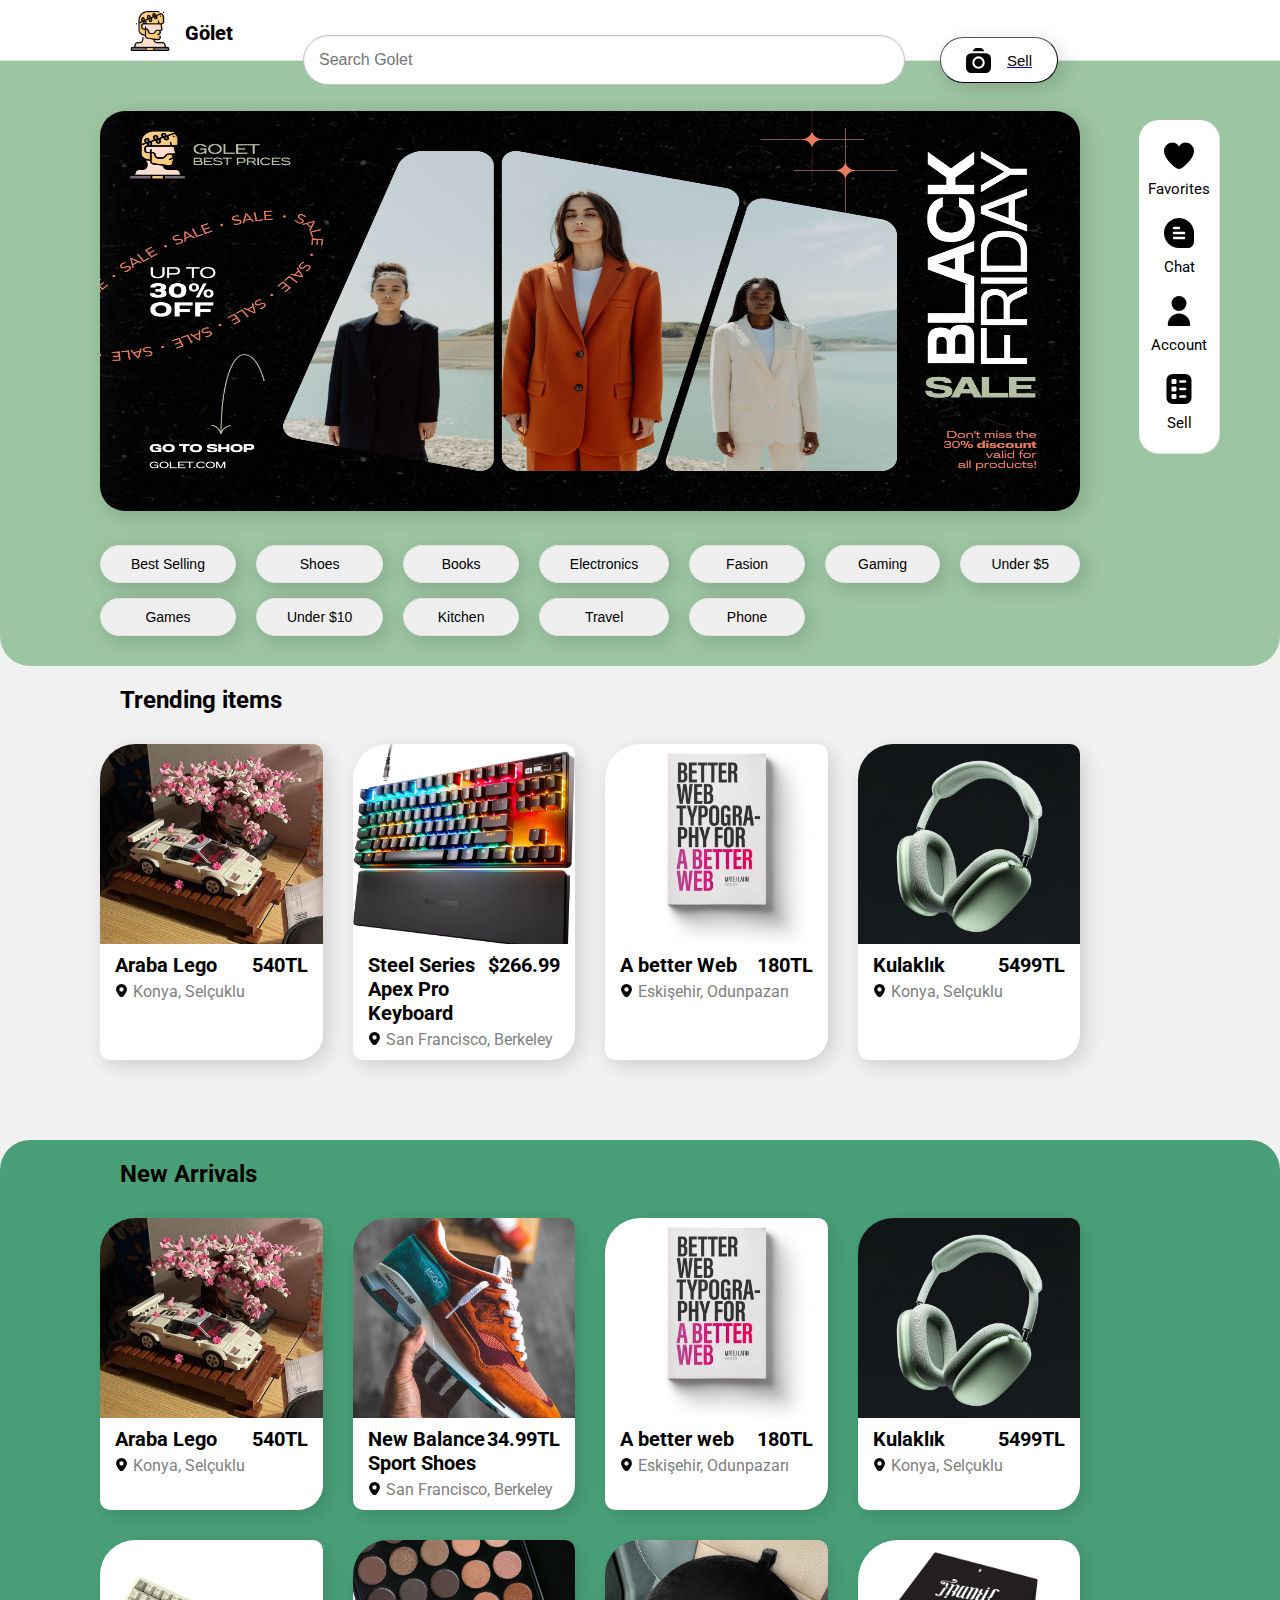
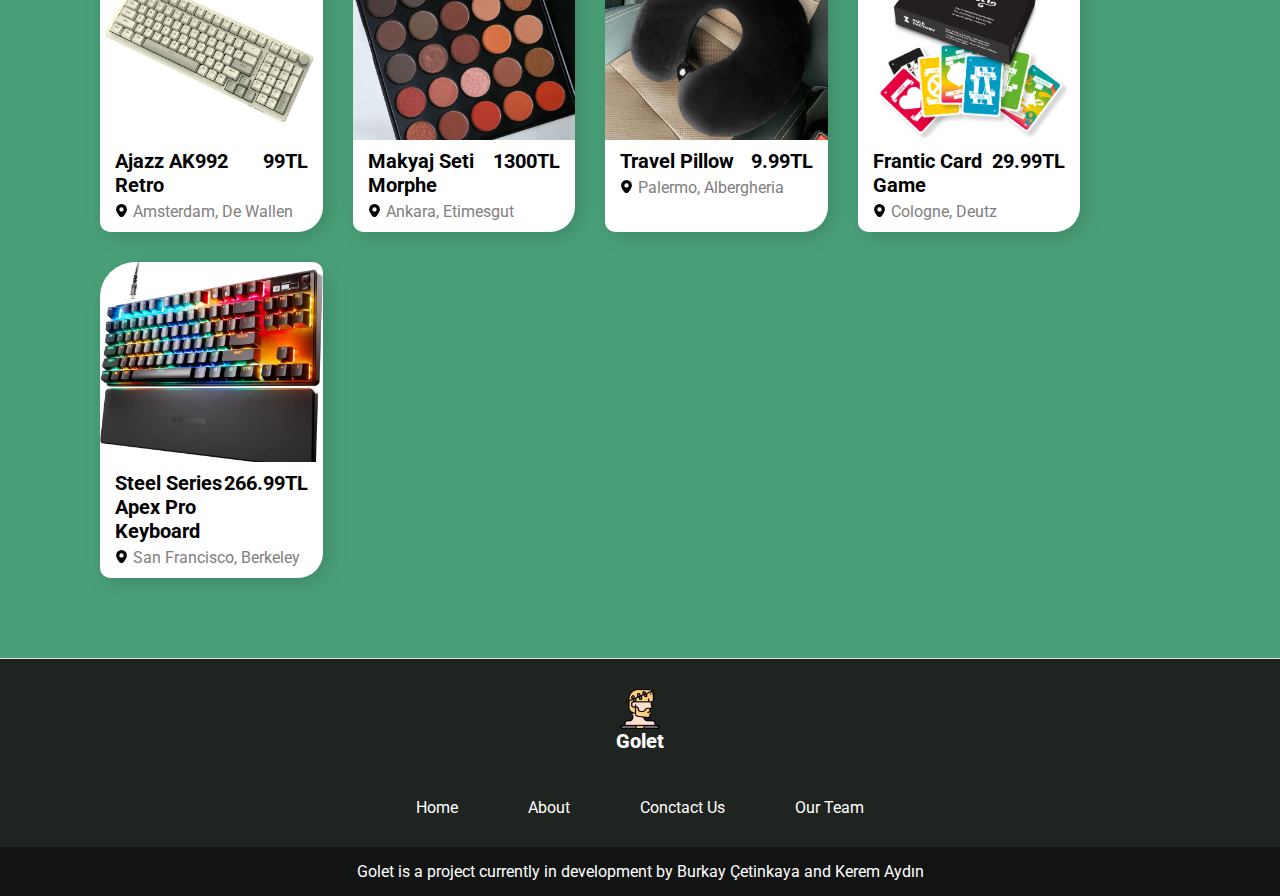
==== index.html @ e18f1973 "Add files via upload" ====
<!DOCTYPE html>
<html>
  <head>
    <title>Golet-Proje</title>
    <link rel="icon" href="visuals/icons/sculpture.png" type="image/x-icon"/>
    <link rel="stylesheet" href="styles/general.css">
    <link rel="stylesheet" href="styles/listings.css">
    <link rel="stylesheet" href="styles/header.css">
    <link rel="stylesheet" href="styles/sidebar.css">
    <link rel="stylesheet" href="styles/footer.css">

    <link rel="preconnect" href="https://fonts.googleapis.com">
    <link rel="preconnect" href="https://fonts.gstatic.com" crossorigin>
    <link href="https://fonts.googleapis.com/css2?family=Roboto:ital,wght@0,100;0,300;0,400;0,500;0,700;0,900;1,100;1,300;1,400;1,500;1,700;1,900&display=swap" rel="stylesheet">
  </head>
  <body>
    <header class="header">
      <div class="left-section">
        <div>
          <img class="golet-logo" src="visuals/icons/sculpture.png">
        </div>
        <a href="index.html" class="golet-text">Gölet</a>
      </div>
      <div class="middle-section">
        <input class="search-bar" type="text" placeholder="Search Golet">
      </div>
      <div class="right-section">
        <a href="deneme.html">
          <button class="sell-button">
            <img class="sell-icon" src="visuals/icons/camera.svg">
            <div class="sell-button-text">Sell</div>
          </button>
        </a>
      </div>
    </header>

    <nav class="sidebar">
      <div class="side-buttons">
        <img class="icon" src="visuals/icons/heart.svg">
        <div>Favorites</div>
      </div>

      <div class="side-buttons">
        <img class="icon" src="visuals/icons/comment-black.svg">
        <div>Chat</div>
      </div>

      <div class="side-buttons">
        <img class="icon" src="visuals/icons/user.svg">
        <div>Account</div>
      </div>

      <div class="side-buttons">
        <img class="icon" src="visuals/icons/ballot.svg">
        <div>Sell</div>
      </div>

    </nav>

    <main>
      <div class="main-campaign">
        <img class="main-campaign-image" src="visuals/backgrounds/campaign4.jpg">
      </div>
      <div class="categories">
        <button class="category-button">Best Selling</button>
        <button class="category-button">Shoes</button>
        <button class="category-button">Books</button>
        <button class="category-button">Electronics</button>
        <button class="category-button">Fasion</button>
        <button class="category-button">Gaming</button>
        <button class="category-button">Under $5</button>
        <button class="category-button">Games</button>
        <button class="category-button">Under $10</button>
        <button class="category-button">Kitchen</button>
        <button class="category-button">Travel</button>
        <button class="category-button">Phone</button>
      </div>
      <div class="listing-section1">
      <p class="listing-grid-title">Trending items</p>
      <div class="listing-grid">
        <div class="listing">
          <div>
            <img class="product-picture" src="visuals/product-pictures/product-picture1.jpg">
          </div>
          <div class="listing-text">
            <div class="listing-title-price">
              <div>
                <p class="listing-title">Araba Lego</p>
              </div>
              <div>
                <p class="listing-price">540TL</p>
              </div>
            </div>
            <div class="listing-location-container">
              <div>
                <img class="marker-icon" src="visuals/icons/marker.svg">
              </div>
              <div>
                <p class="listing-location">Konya, Selçuklu</p>
              </div>
            </div>
          </div>
        </div>

          <a href="deneme.html" class="listing">
            <div>
              <img class="product-picture" src="visuals/product-pictures/product-picture9.jpg">
            </div>
            <div class="listing-text">
              <div class="listing-title-price">
                <div>
                  <p class="listing-title">Steel Series Apex Pro Keyboard</p>
                </div>
                <div>
                  <p class="listing-price">$266.99</p>
                </div>
              </div>
              <div class="listing-location-container">
                <div>
                  <img class="marker-icon" src="visuals/icons/marker.svg">
                </div>
                <div>
                  <p class="listing-location">San Francisco, Berkeley</p>
                </div>
              </div>
            </div>
          </a>

          <div class="listing">
            <div>
              <img class="product-picture" src="visuals/product-pictures/product-picture3.jpg">
            </div>
            <div class="listing-text">
              <div class="listing-title-price">
                <div>
                  <p class="listing-title">A better Web</p>
                </div>
                <div>
                  <p class="listing-price">180TL</p>
                </div>
              </div>
              <div class="listing-location-container">
                <div>
                  <img class="marker-icon" src="visuals/icons/marker.svg">
                </div>
                <div>
                  <p class="listing-location">Eskişehir, Odunpazarı</p>
                </div>
              </div>
            </div>
          </div>

          <div class="listing">
            <div>
              <img class="product-picture" src="visuals/product-pictures/product-picture4.jpg">
            </div>
            <div class="listing-text">
              <div class="listing-title-price">
                <div>
                  <p class="listing-title">Kulaklık</p>
                </div>
                <div>
                  <p class="listing-price">5499TL</p>
                </div>
              </div>
              <div class="listing-location-container">
                <div>
                  <img class="marker-icon" src="visuals/icons/marker.svg">
                </div>
                <div>
                  <p class="listing-location">Konya, Selçuklu</p>
                </div>
              </div>
            </div>
          </div>
        </div>
      </div>

      <div class="listing-section2">
        <p class="listing-grid-title">New Arrivals</p>
        <div class="listing-grid js-listing-grid">
        </div>
      </div>
    </main>

    <footer>
      <div>
        <img class="golet-logo-footer" src="visuals/icons/sculpture.png">
        <div class="golet-text-footer">Golet</div>
      </div>
      <div class="footer-buttons">
        <div class="footer-button">Home</div>
        <div class="footer-button">About</div>
        <div class="footer-button">Conctact Us</div>
        <div class="footer-button">Our Team</div>
      </div>
      <div class="project-info">
        Golet is a project currently in development by Burkay Çetinkaya and Kerem Aydın
      </div>
    </footer>

    <script src="data/products.js"></script>
    <script src="scripts/golet.js"></script>
  </body>
</html>
---- styles/general.css ----
body {
  margin-left: 0px;
  margin-right: 0px;
  /*margin-top: 60px;*/
  margin-top: 0px;
  margin-bottom: 0px;
  font-family: Roboto, Arial;
  background-color: rgb(241, 241, 241);
}

.main-campaign {
  padding-top: 50px;
  background-color: #9CC5A1;
  padding-left: 100px;
  padding-right: 200px;
}

.main-campaign-image {
  border-radius: 25px;
  margin-bottom: 30px;
  width: 100%;
  max-height: 400px;
  object-position: center;
  box-shadow: 5px 5px 20px 0 rgba(0, 0, 0, 0.15);
  transition: opacity 0.15s;
  cursor: pointer;
}

.main-campaign-image:hover {
  opacity: 0.8;
}

.categories {
  display: grid;
  grid-template-columns: 1fr 1fr 1fr 1fr 1fr 1fr 1fr 1fr 1fr 1fr 1fr 1fr 1fr;
  row-gap: 15px;
  column-gap: 20px;
  flex-direction: row;
  justify-content: start;
  align-items: center;
  padding-left: 100px;
  padding-right: 200px;
  padding-bottom: 30px;
  border-bottom-left-radius: 30px;
  border-bottom-right-radius: 30px;
  /*background-color: rgb(209, 209, 209);*/
  background-color: #9CC5A1;
}

@media (max-width: 1000px) {
  .categories {
    grid-template-columns: 1fr 1fr 1fr 1fr;
  }
}

@media (min-width: 1001px) and (max-width: 1099px) {
  .categories {
    grid-template-columns: 1fr 1fr 1fr 1fr 1fr;
  }
}

@media (min-width: 1100px) and (max-width: 1199px) {
  .categories {
    grid-template-columns: 1fr 1fr 1fr 1fr 1fr 1fr;
  }
}

@media (min-width: 1200px) and (max-width: 1299px) {
  .categories {
    grid-template-columns: 1fr 1fr 1fr 1fr 1fr 1fr 1fr;
  }
}

@media (min-width: 1300px) and (max-width: 1399px) {
  .categories {
    grid-template-columns: 1fr 1fr 1fr 1fr 1fr 1fr 1fr 1fr;
  }
}

@media (min-width: 1400px) and (max-width: 1499px) {
  .categories {
    grid-template-columns: 1fr 1fr 1fr 1fr 1fr 1fr 1fr 1fr 1fr;
  }
}

@media (min-width: 1500px) and (max-width: 1599px) {
  .categories {
    grid-template-columns: 1fr 1fr 1fr 1fr 1fr 1fr 1fr 1fr 1fr 1fr;
  }
}

@media (min-width: 1600px) and (max-width: 1699px) {
  .categories {
    grid-template-columns: 1fr 1fr 1fr 1fr 1fr 1fr 1fr 1fr 1fr 1fr 1fr;
  }
}

@media (min-width: 1700px) and (max-width: 1799px) {
  .categories {
    grid-template-columns: 1fr 1fr 1fr 1fr 1fr 1fr 1fr 1fr 1fr 1fr 1fr 1fr;
  }
}

@media (min-width: 1800px) and (max-width: 1899px) {
  .categories {
    grid-template-columns: 1fr 1fr 1fr 1fr 1fr 1fr 1fr 1fr 1fr 1fr 1fr 1fr 1fr;
  }
}

.category-button {
  text-wrap: nowrap;
  font-size: 14px;
  border-width: 1px;
  border-radius: 20px;
  padding: 10px 30px;
  border-style: solid;
  border-color: rgb(228, 228, 228);
  box-shadow: 5px 5px 20px 0 rgba(0, 0, 0, 0.15);
  cursor: pointer;
  transition: opacity 0.15s;
  transition: transform 0.15S;
}

.category-button:hover {
  font-weight: bold;
  transform: scale(1.02);
}
---- styles/listings.css ----
.listing-section1 .listing-grid,
.listing-section1 .listing-grid-title {
  background-color: rgb(241, 241, 241);
}

.listing-section2 .listing-grid,
.listing-section2 .listing-grid-title{
  background-color: #49A078;
}

.listing-grid-title {
  padding-top: 20px;
  padding-left: 120px;
  padding-right: 200px;
  margin-top: 0px;
  margin-bottom: 0px;
  font-size: 24px;
  font-weight: bold;
  color: black;
  border-top-left-radius: 30px;
  border-top-right-radius: 30px;
}

.listing-grid {
  padding-top: 30px;
  padding-bottom: 80px;
  padding-left: 100px;
  padding-right: 200px;
  display: grid;
  grid-template-columns: 1fr 1fr 1fr;
  column-gap: 30px;
  row-gap: 30px;
}

@media (max-width: 1000px) {
  .listing-grid {
    grid-template-columns: 1fr 1fr;
  }
}

@media (min-width: 1001px) and (max-width: 1199px) {
  .listing-grid {
    grid-template-columns: 1fr 1fr 1fr;
  }
}

@media (min-width: 1200px) {
  .listing-grid {
    grid-template-columns: 1fr 1fr 1fr 1fr;
  }
}

.listing {
  border-top-left-radius: 40px;
  border-top-right-radius: 20px;
  border-bottom-left-radius: 10px;
  border-bottom-right-radius: 25px;
  background-color: white;
  border-width: 1px;
  box-shadow: 5px 5px 20px 0 rgba(0, 0, 0, 0.15);
  cursor: pointer;
  transition: transform 0.15s;
}

.listing:hover {
  opacity: 0.8;
  transform: scale(1.02);
}

.listing:link, .listing:visited {
  color: black;
  text-decoration: none;
}

.product-picture {
  border-top-left-radius: 35px;
  border-top-right-radius: 10px;
  width: 100%;
  height: 200px;
  object-fit: cover;
}

.listing-text {
  display:grid;
  grid-template-rows: 1fr 30px;


}
.listing-title-price {
  color: black;
  font-size: 20px;
  font-weight: bold;
  padding-right: 15px;
  padding-left: 15px;
  padding-top: 5px;
  padding-bottom: 5px;
  display: grid;
  grid-template-columns: 5fr 2fr;
}

.listing-title,
.listing-price,
.listing-location {
  margin: 0;
}

.listing-price {
  text-align: end;
}

/*Konum ikonu ile konum yazısı aynı eksene alınacak.*/
.listing-location-container {
  margin-bottom: 0px;
  color: gray;
  display: grid;
  grid-template-columns: 15px 1fr;
  padding-right: 15px;
  padding-left: 15px;
  column-gap: 3px;
}

.marker-icon {
  height: 13px;
}
---- styles/header.css ----
.header {
  height: 60px;
  display: flex;
  flex-direction: row;
  justify-content: space-between;
  align-items: center;
  
  
  /*position:fixed;*/
  top: 0;
  left: 0;
  right: 0;
  z-index: 100;

  background-color: white;
  border-bottom-width: 1px;
  border-bottom-style: solid;
  border-bottom-color: rgb(228, 228, 228);
}

.left-section {
  margin-top: 5px;
  margin-left: 130px;
  display: flex;
  align-items: center;
}

.golet-logo:hover,
.golet-text:hover {
  opacity: 0.8;
}

.golet-logo {
  height: 40px;
  cursor:pointer;
}

.golet-text {
  margin-left: 15px;
  font-weight: 800;
  font-size: 20px;
  cursor:pointer;
}

.golet-text:link, .golet-text:visited {
  color: black;
  text-decoration: none;
}

.middle-section {
  flex: 1;
  margin-left: 70px;
  margin-right: 35px;
  max-width: 800px;
  display: flex;
  align-items: center;
}

.search-bar {
  margin-top: 60px;
  flex: 1;
  height: 46px;
  padding-left: 15px;
  font-size: 16px;
  border: 1px solid rgb(192, 192, 192);
  border-radius: 26px;
  box-shadow: inset 1px 2px 3px rgba(0, 0, 0, 0.05);
  width: 0;
}

.right-section {
  width: 200px;
  margin-right: 140px;
  display: flex;
  align-items: center;
  justify-content: space-between;
  flex-shrink: 0;
}

.sell-button {
  margin-top: 60px;
  height: 46px;
  color: rgb(0, 0, 0);
  display: grid;
  grid-template-columns: 1fr 1fr;
  align-items: center;
  justify-content: center;
  border-radius: 30px;
  border-width: 1px;
  /*background-color: #9CC5A1;*/
  background-color: white;
  padding-top: 5px;
  padding-bottom: 5px;
  padding-left: 25px;
  padding-right: 25px;
  box-shadow: 5px 5px 20px 0 rgba(0, 0, 0, 0.15);
  cursor: pointer;
  transition: opacity 0.15s;
  transition: font-size 0.15s;
  transition: padding 0.15s;
}

.sell-button:hover{
  padding-top: 7px;
  padding-bottom: 7px;
  padding-left: 27px;
  padding-right: 27px;
  transition: padding 0.15s;
}

.sell-button:hover .sell-button-text,
.sell-button:hover .sell-icon {
  font-weight: bold;
  opacity: 0.8;
  transition: opacity 0.15s;
  transition: font-size 0.15s;
}

.sell-button:hover .sell-button-text {
  margin-top: auto;
  margin-bottom: auto;
}

.sell-icon {
  height: 25px;
}

.sell-button-text {
  margin-left: 8px;
  font-size: 15px;
}
---- styles/sidebar.css ----
.sidebar {
  padding-top: 20px;
  padding-bottom: 1px;
  position: fixed;
  right: 60px;
  top: 120px;
  width: 80px;
  background: white;
  border-radius: 20px;
  border-bottom-width: 1px;
  border-right-width: 1px;
  border-bottom-style: solid;
  border-bottom-color: rgb(228, 228, 228);
  border-right-style: solid;
  border-right-color: rgb(228, 228, 228);
  z-index: 200;
}

.icon{
  height: 30px;
  margin-bottom: 10px;
}

.side-buttons {
  text-decoration: none;
  margin-bottom: 20px;
  display: flex;
  flex-direction: column;
  justify-content: center;
  align-items: center;
  cursor: pointer;
  font-size: 15px;
  transition: opacity 0.15s;
  transition: font-size 0.15s;
  transition: margin-bottom 0.15s;
}

.side-buttons:hover {
  opacity: 0.8;
  font-size: 16px;
  margin-bottom: 29px;
}
---- styles/footer.css ----
footer {
  bottom: 0px;
  padding-top: 30px;
  background-color: #1F2421;
  color: white;
  border-top-width: 1px;
  border-top-color: rgb(228, 228, 228);
  border-top-style: solid;
}

.golet-logo-footer {
  height: 40px;
  cursor:pointer;
  display: block;
  margin-left: auto;
  margin-right: auto;
}

.golet-text-footer {
  font-weight: 800;
  font-size: 20px;
  text-align: center;;
  cursor:pointer;
}

.footer-buttons {
  margin-top: 45px;
  column-gap: 70px;
  padding-left: 100px;
  padding-right: 100px;
  display: flex;
  justify-content: center;
  align-items: center;
  flex-direction: row;
  cursor: pointer;
}

.footer-button:hover {
  opacity: 0.8;
  text-decoration-line: underline;
}

.project-info {
  margin-top: 30px;
  padding-bottom: 15px; 
  padding-top: 15px;
  background-color: #111413;
  text-align: center;
}
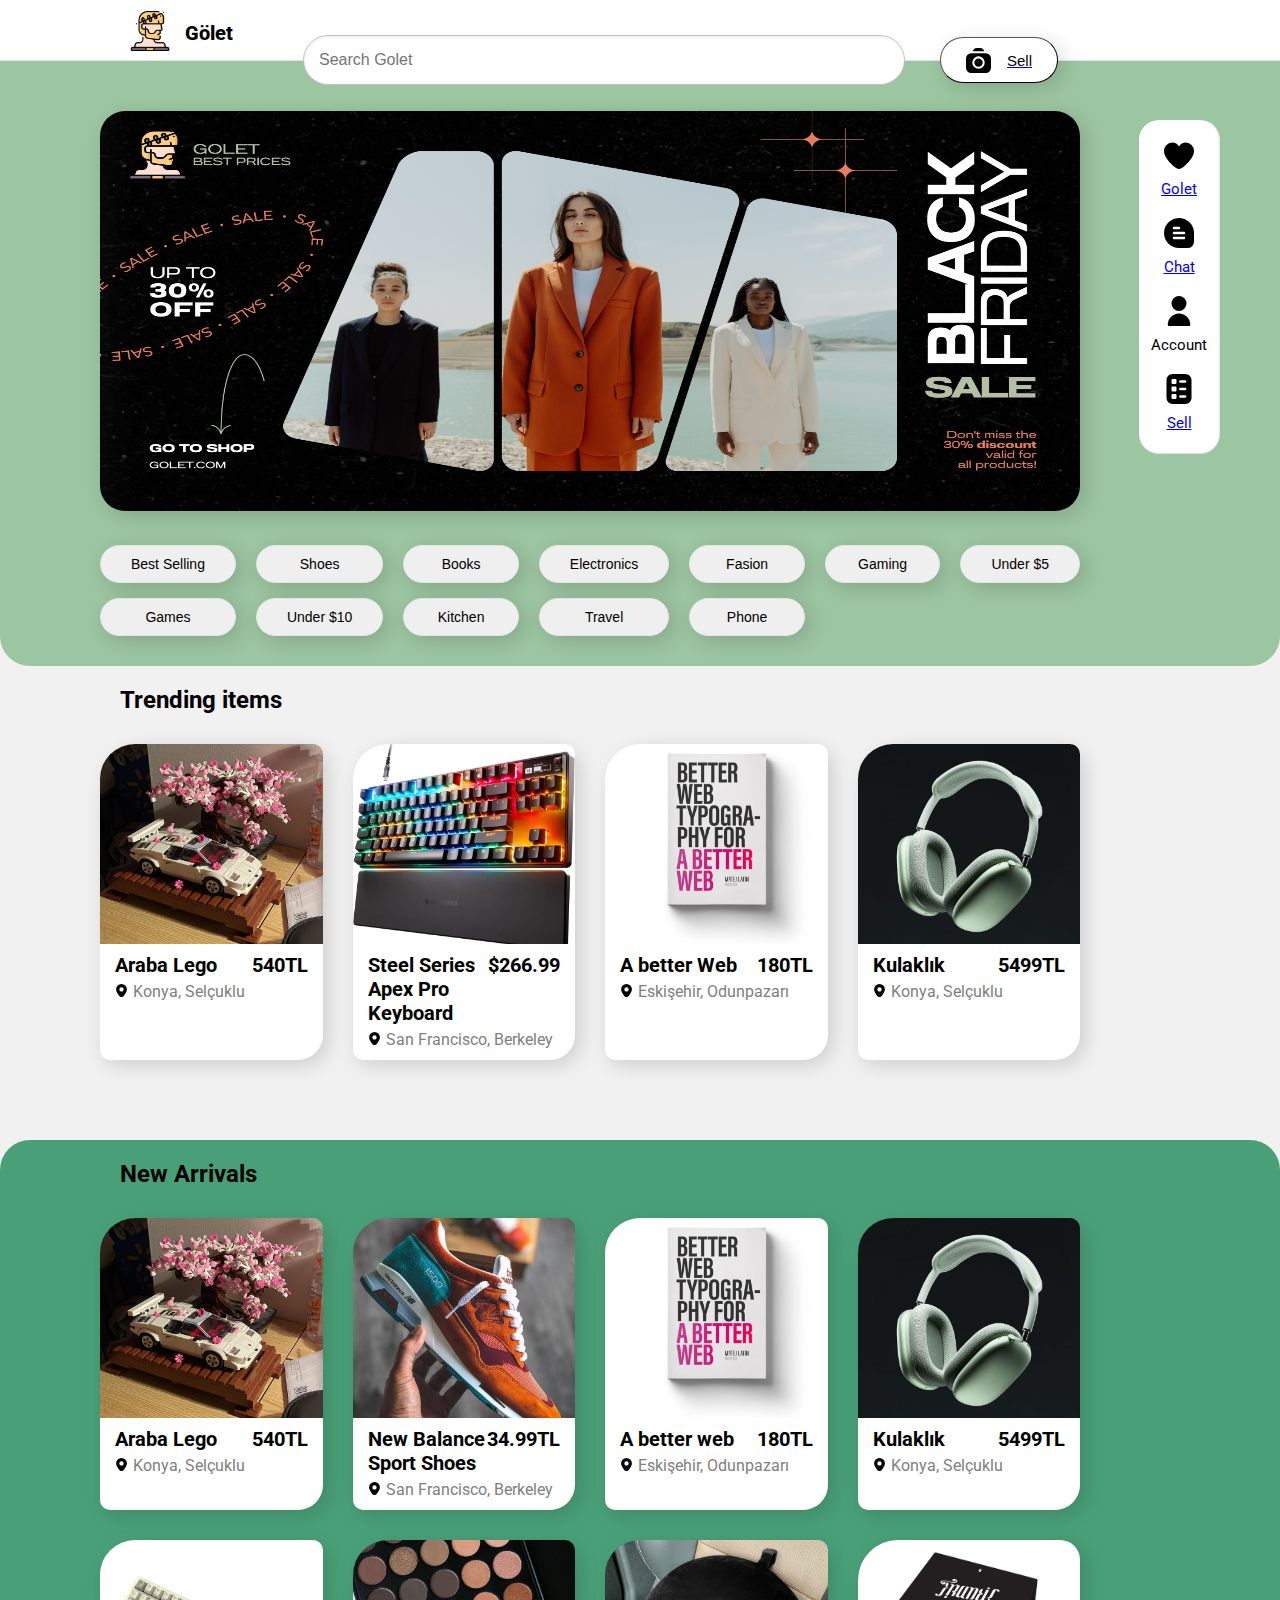
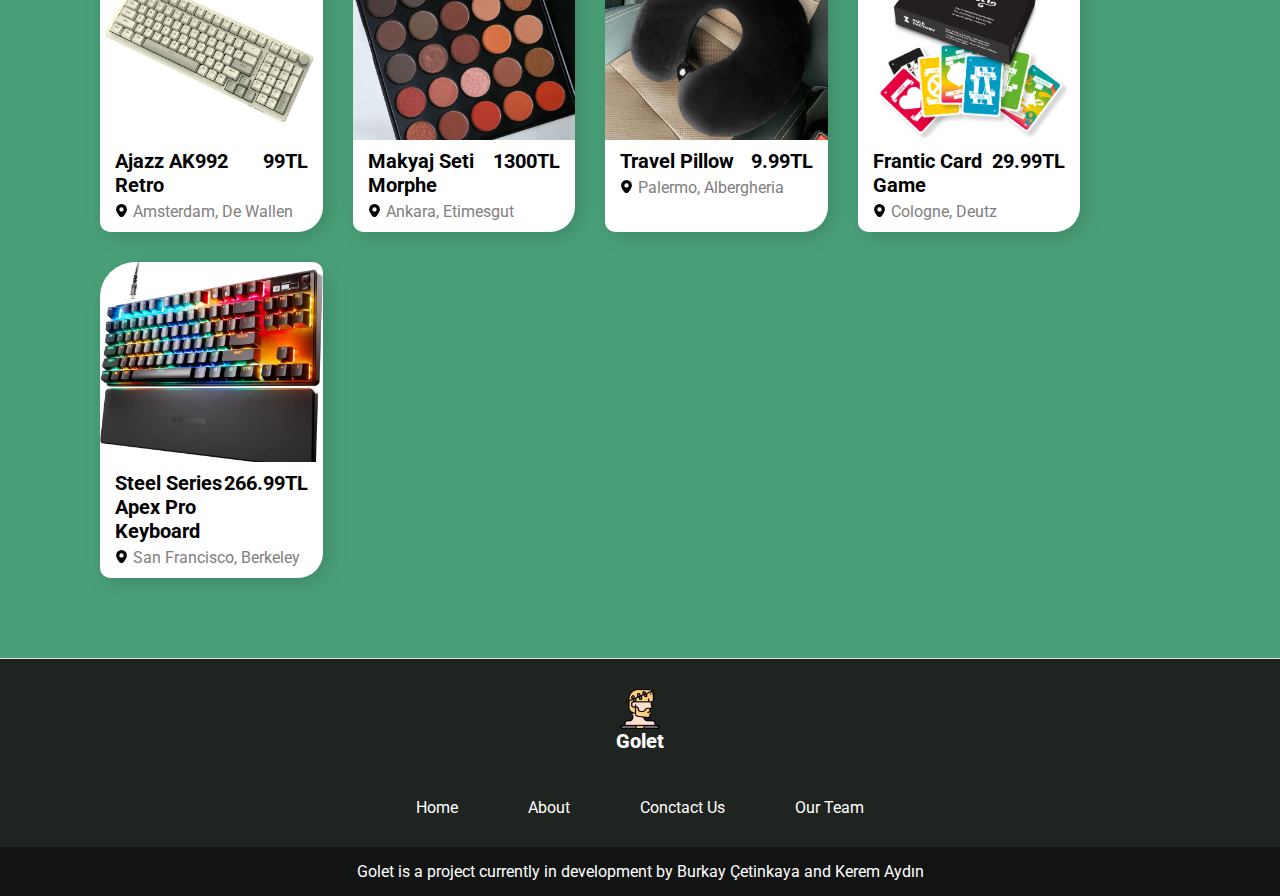
==== commit dec96e75: "Add files via upload" ====
--- a/index.html
+++ b/index.html
@@ -35,25 +35,29 @@
     </header>
 
     <nav class="sidebar">
-      <div class="side-buttons">
-        <img class="icon" src="visuals/icons/heart.svg">
-        <div>Favorites</div>
-      </div>
-
-      <div class="side-buttons">
-        <img class="icon" src="visuals/icons/comment-black.svg">
-        <div>Chat</div>
-      </div>
-
+      <a href="index.html">
+        <div class="side-buttons">
+          <img class="icon" src="visuals/icons/heart.svg">
+          <div>Golet</div>
+        </div>
+      </a>
+      <a href="chat.html" class="link-buttons">
+        <div class="side-buttons">
+          <img class="icon" src="visuals/icons/comment-black.svg">
+          <div>Chat</div>
+        </div>
+      </a>
+        
       <div class="side-buttons">
         <img class="icon" src="visuals/icons/user.svg">
         <div>Account</div>
       </div>
-
-      <div class="side-buttons">
-        <img class="icon" src="visuals/icons/ballot.svg">
-        <div>Sell</div>
-      </div>
+      <a href="enter-product.html">
+        <div class="side-buttons">
+          <img class="icon" src="visuals/icons/ballot.svg">
+          <div>Sell</div>
+        </div>
+      </a>
 
     </nav>
 
